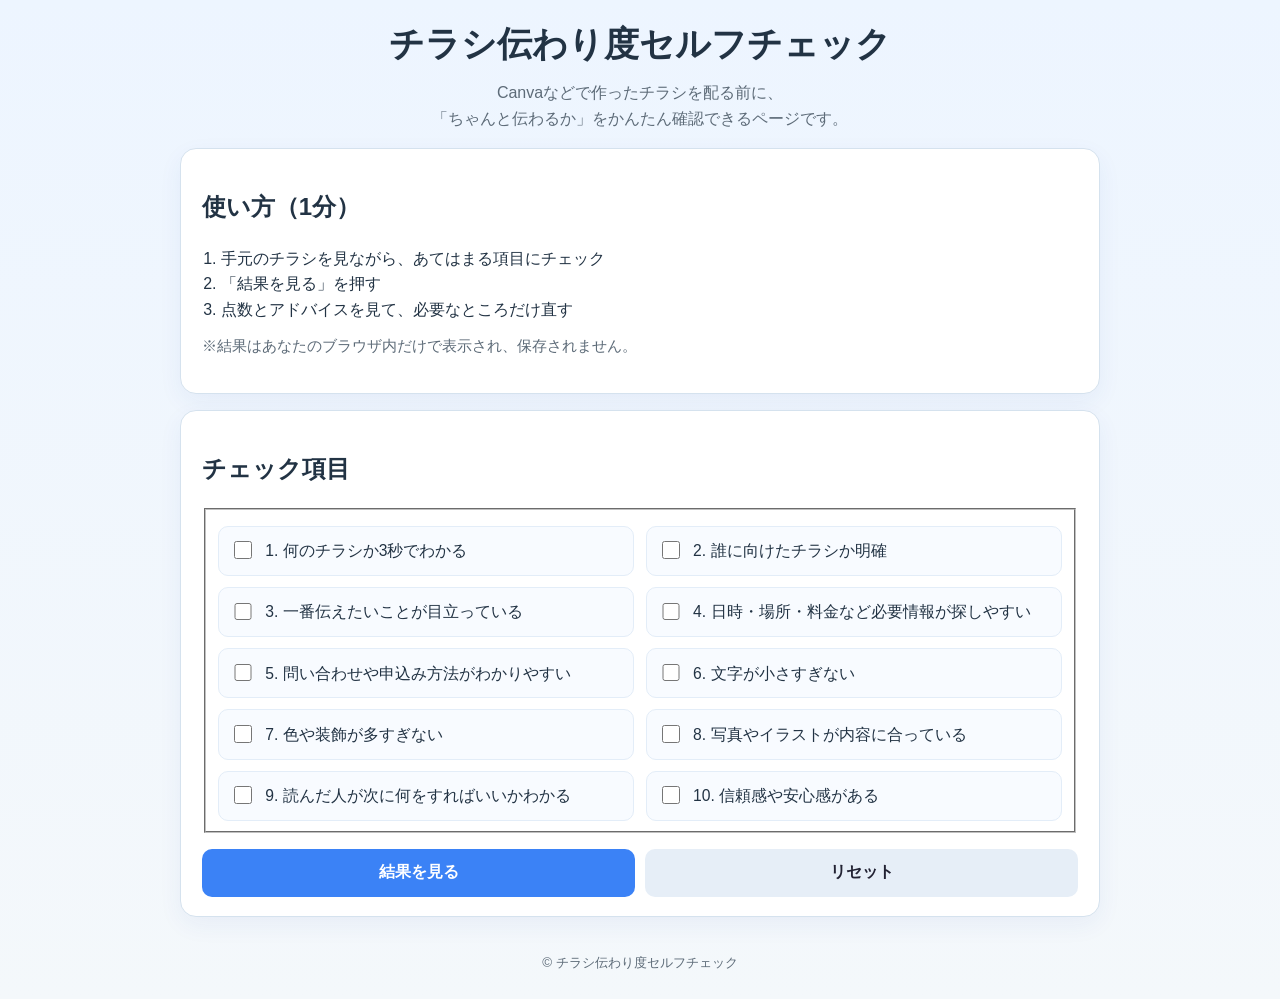
==== index.html @ 5f7d00cb "Create static flyer clarity self-check web page" ====
<!doctype html>
<html lang="ja">
  <head>
    <meta charset="UTF-8" />
    <meta name="viewport" content="width=device-width, initial-scale=1.0" />
    <title>チラシ伝わり度セルフチェック</title>
    <meta
      name="description"
      content="自作チラシを配る前に、伝わりやすさをサッと確認できる無料セルフチェックページです。"
    />
    <link rel="stylesheet" href="style.css" />
  </head>
  <body>
    <main class="container">
      <header class="hero">
        <h1>チラシ伝わり度セルフチェック</h1>
        <p>
          Canvaなどで作ったチラシを配る前に、<br />
          「ちゃんと伝わるか」をかんたん確認できるページです。
        </p>
      </header>

      <section class="card intro" aria-label="使い方">
        <h2>使い方（1分）</h2>
        <ol>
          <li>手元のチラシを見ながら、あてはまる項目にチェック</li>
          <li>「結果を見る」を押す</li>
          <li>点数とアドバイスを見て、必要なところだけ直す</li>
        </ol>
        <p class="note">※結果はあなたのブラウザ内だけで表示され、保存されません。</p>
      </section>

      <section class="card" aria-labelledby="check-title">
        <h2 id="check-title">チェック項目</h2>
        <form id="checkForm">
          <fieldset>
            <legend class="sr-only">チラシの伝わり度チェック</legend>
            <div id="checkList" class="check-list"></div>
          </fieldset>

          <div class="actions">
            <button type="button" id="resultBtn" class="btn primary">結果を見る</button>
            <button type="reset" id="resetBtn" class="btn secondary">リセット</button>
          </div>
        </form>
      </section>

      <section id="resultArea" class="card result hidden" aria-live="polite">
        <h2>診断結果</h2>
        <p id="scoreText" class="score"></p>
        <p id="levelText" class="level"></p>

        <div class="advice-wrap">
          <h3>改善のヒント</h3>
          <ul id="adviceList"></ul>
        </div>

        <p class="soft-cta">
          ひとりで迷うときは、必要ならデザイナーに相談してみましょう。
        </p>
      </section>
    </main>

    <footer class="footer">
      <small>© チラシ伝わり度セルフチェック</small>
    </footer>

    <script src="script.js"></script>
  </body>
</html>
---- style.css ----
:root {
  --bg: #f4f8fb;
  --card: #ffffff;
  --text: #234;
  --muted: #5d6b78;
  --primary: #3b82f6;
  --primary-dark: #2563eb;
  --secondary: #e6eef7;
  --border: #d5e2ee;
  --ok: #1f9d68;
  --mid: #f59e0b;
  --low: #ef4444;
}

* {
  box-sizing: border-box;
}

body {
  margin: 0;
  font-family: "Hiragino Kaku Gothic ProN", "Yu Gothic", "Meiryo", sans-serif;
  background: linear-gradient(180deg, #edf5ff, var(--bg));
  color: var(--text);
  line-height: 1.6;
}

.container {
  width: min(920px, 92%);
  margin: 1rem auto 2rem;
}

.hero {
  text-align: center;
  margin-bottom: 1rem;
}

.hero h1 {
  margin: 0;
  font-size: clamp(1.5rem, 5vw, 2.2rem);
}

.hero p {
  color: var(--muted);
  margin-top: 0.5rem;
}

.card {
  background: var(--card);
  border: 1px solid var(--border);
  border-radius: 16px;
  padding: 1rem;
  box-shadow: 0 8px 24px rgba(30, 64, 175, 0.06);
  margin-bottom: 1rem;
}

.intro ol {
  margin: 0.5rem 0 0;
  padding-left: 1.2rem;
}

.note {
  color: var(--muted);
  font-size: 0.92rem;
  margin-top: 0.8rem;
}

.check-list {
  display: grid;
  gap: 0.7rem;
  margin-top: 0.6rem;
}

.check-item {
  display: flex;
  align-items: start;
  gap: 0.65rem;
  background: #f8fbff;
  border: 1px solid #e3edf8;
  border-radius: 10px;
  padding: 0.72rem;
}

.check-item input[type="checkbox"] {
  width: 1.1rem;
  height: 1.1rem;
  margin-top: 0.2rem;
  accent-color: var(--primary);
}

.check-item label {
  cursor: pointer;
  font-size: 0.98rem;
}

.actions {
  margin-top: 1rem;
  display: grid;
  gap: 0.6rem;
}

.btn {
  border: none;
  border-radius: 10px;
  padding: 0.85rem 1rem;
  font-size: 1rem;
  font-weight: 700;
  cursor: pointer;
}

.btn.primary {
  background: var(--primary);
  color: #fff;
}

.btn.primary:hover {
  background: var(--primary-dark);
}

.btn.secondary {
  background: var(--secondary);
  color: #223;
}

.result {
  border-left: 6px solid var(--primary);
}

.score {
  font-size: 1.3rem;
  font-weight: 700;
  margin: 0.2rem 0 0.4rem;
}

.level {
  margin: 0;
  font-weight: 700;
}

.advice-wrap h3 {
  margin-bottom: 0.5rem;
}

#adviceList {
  margin: 0;
  padding-left: 1.2rem;
}

.soft-cta {
  margin-top: 1rem;
  color: var(--muted);
  background: #f7fbff;
  border-radius: 10px;
  padding: 0.8rem;
}

.footer {
  text-align: center;
  color: var(--muted);
  margin: 0 0 1.5rem;
}

.hidden {
  display: none;
}

.sr-only {
  position: absolute;
  width: 1px;
  height: 1px;
  padding: 0;
  margin: -1px;
  overflow: hidden;
  clip: rect(0, 0, 0, 0);
  white-space: nowrap;
  border: 0;
}

@media (min-width: 768px) {
  .card {
    padding: 1.2rem 1.3rem;
  }

  .actions {
    grid-template-columns: 1fr 1fr;
  }

  .check-list {
    grid-template-columns: 1fr 1fr;
  }
}
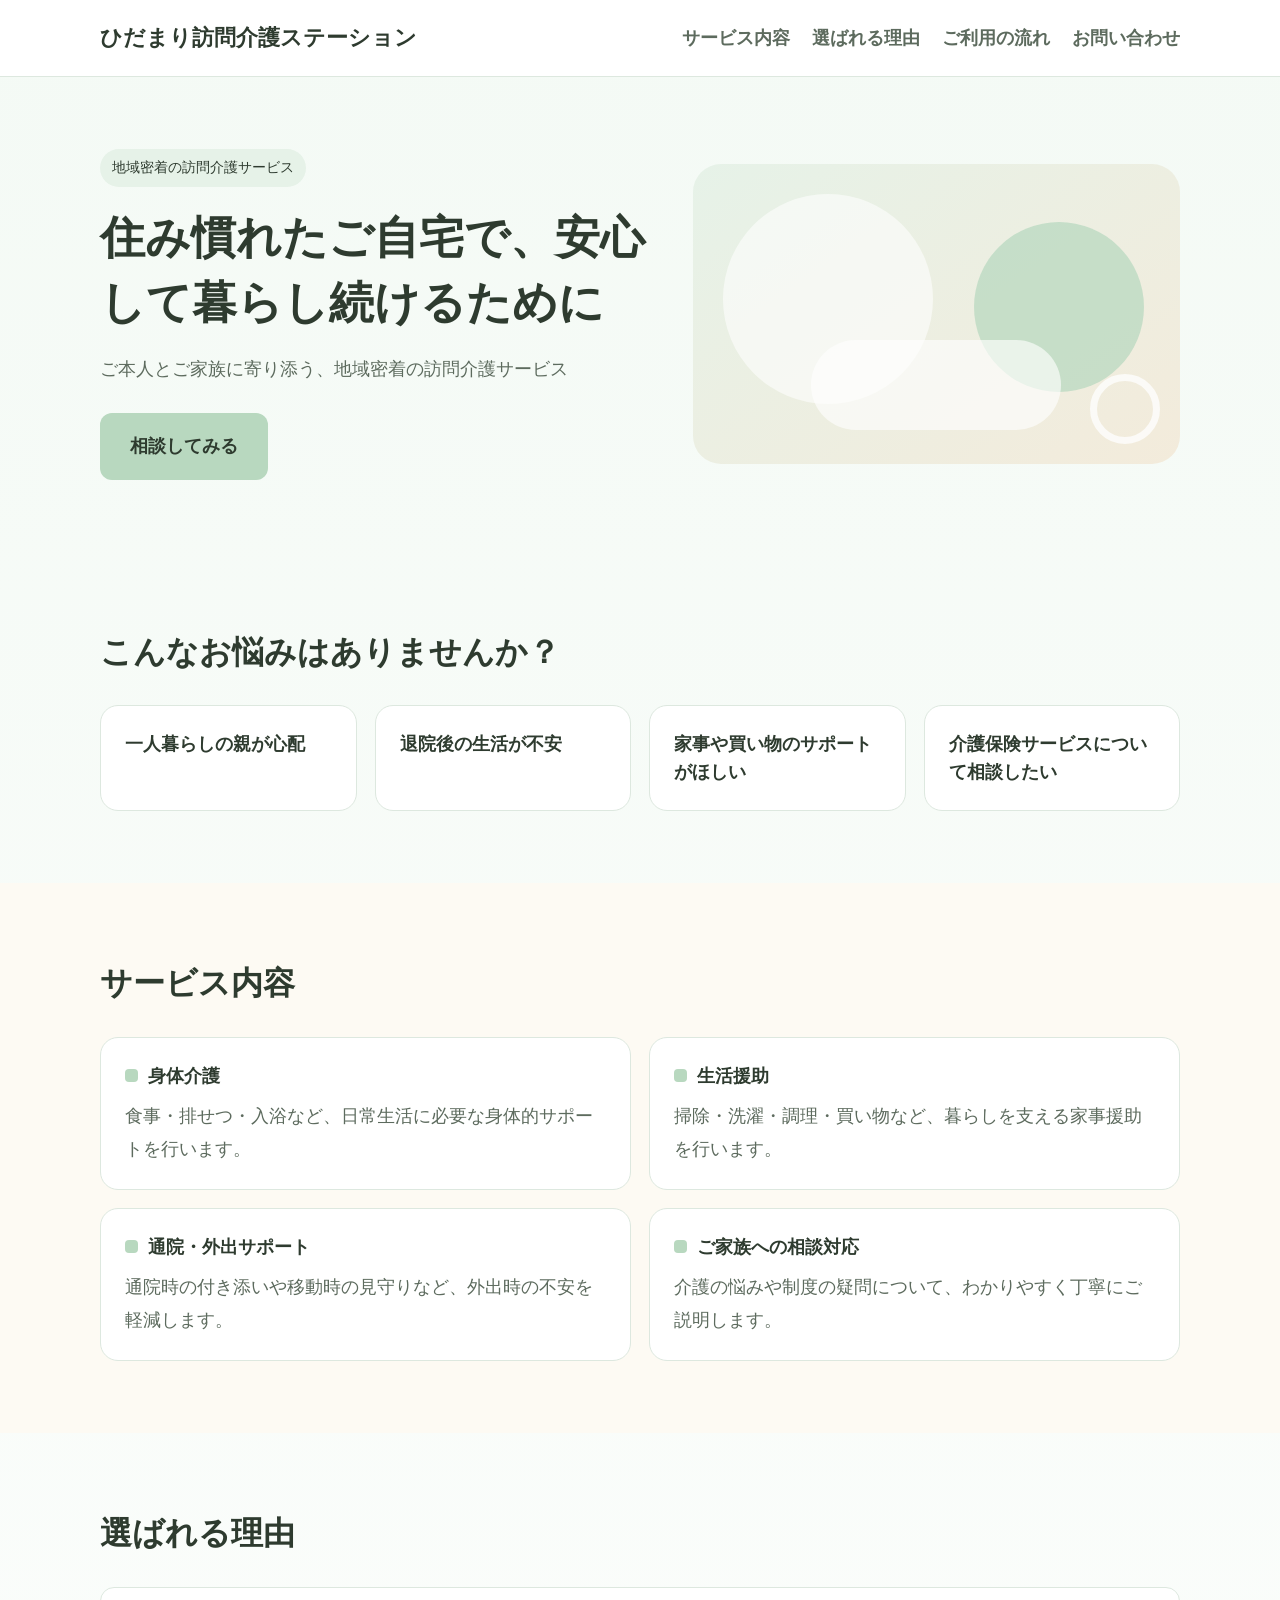
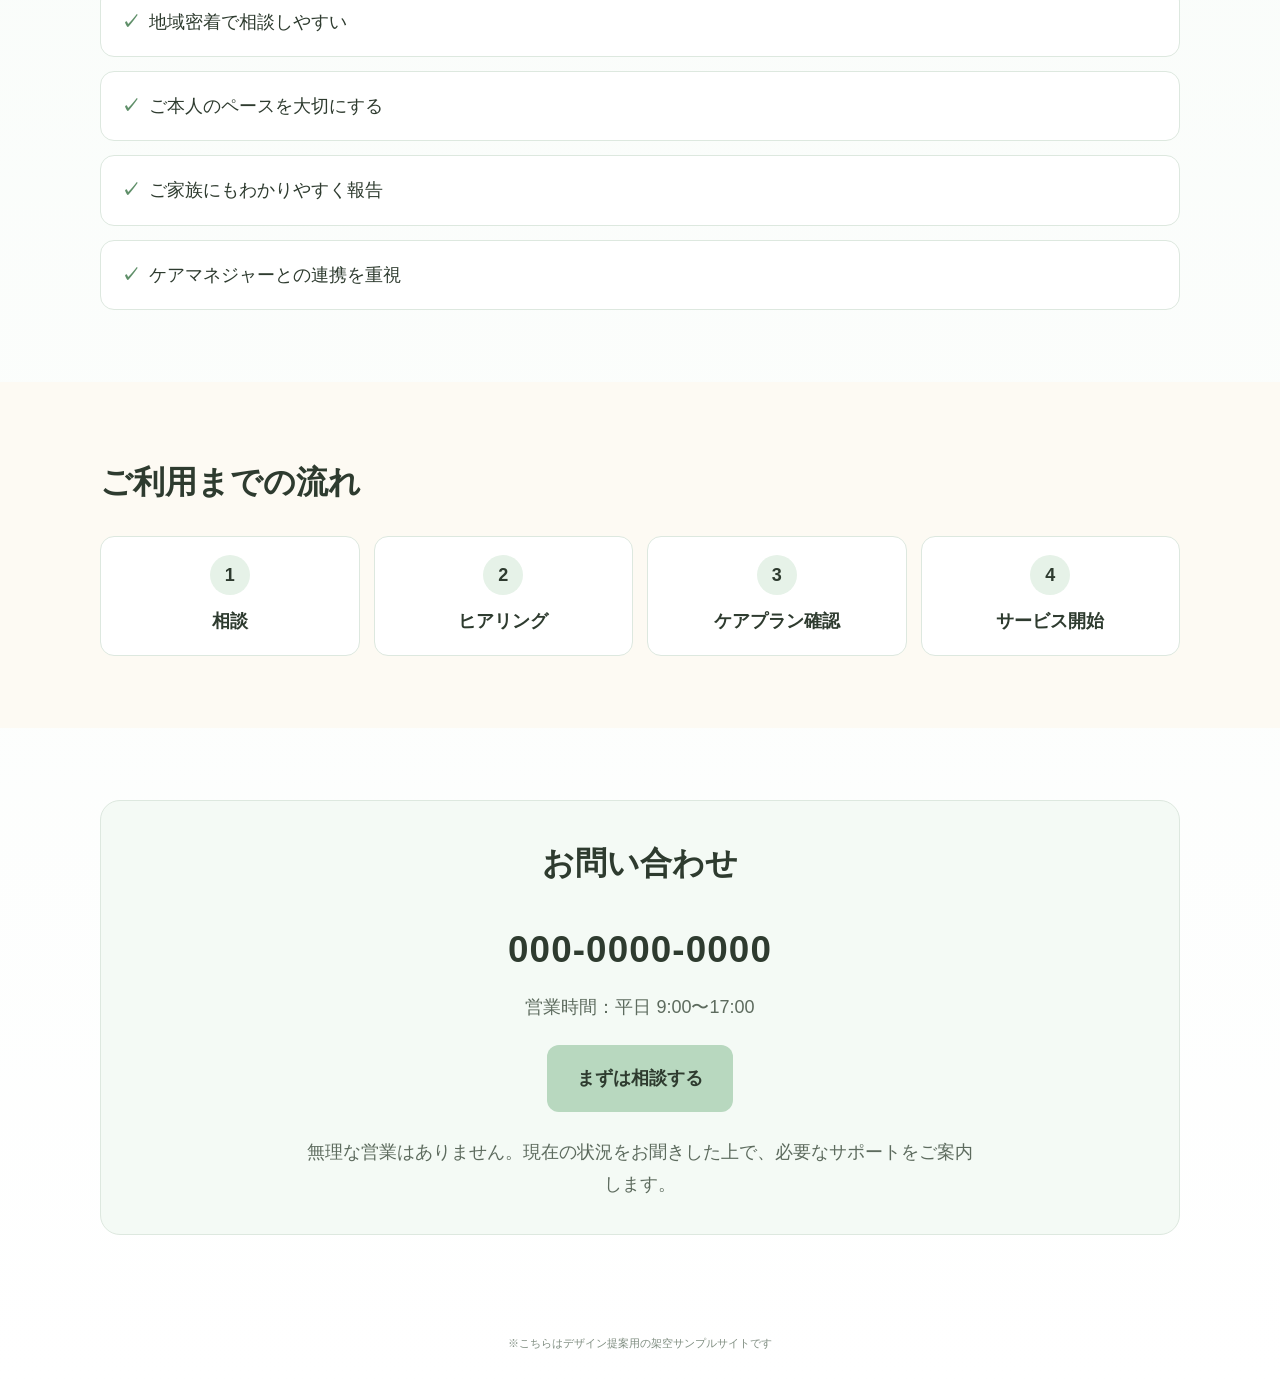
==== commit 9d26778f: "Create one-page sample site for fictional home-care station" ====
--- a/index.html
+++ b/index.html
@@ -3,66 +3,108 @@
   <head>
     <meta charset="UTF-8" />
     <meta name="viewport" content="width=device-width, initial-scale=1.0" />
-    <title>チラシ伝わり度セルフチェック</title>
+    <title>ひだまり訪問介護ステーション | 架空サンプルサイト</title>
     <meta
       name="description"
-      content="自作チラシを配る前に、伝わりやすさをサッと確認できる無料セルフチェックページです。"
+      content="ひだまり訪問介護ステーションの営業用デザイン提案サンプルページです。"
     />
     <link rel="stylesheet" href="style.css" />
   </head>
   <body>
-    <main class="container">
-      <header class="hero">
-        <h1>チラシ伝わり度セルフチェック</h1>
-        <p>
-          Canvaなどで作ったチラシを配る前に、<br />
-          「ちゃんと伝わるか」をかんたん確認できるページです。
-        </p>
-      </header>
+    <header class="site-header" id="top">
+      <div class="container nav-wrap">
+        <a href="#top" class="logo" aria-label="ひだまり訪問介護ステーション トップへ">ひだまり訪問介護ステーション</a>
+        <button class="menu-toggle" id="menuToggle" aria-expanded="false" aria-controls="globalNav">メニュー</button>
+        <nav id="globalNav" class="global-nav" aria-label="グローバルナビゲーション">
+          <a href="#services">サービス内容</a>
+          <a href="#reasons">選ばれる理由</a>
+          <a href="#flow">ご利用の流れ</a>
+          <a href="#contact">お問い合わせ</a>
+        </nav>
+      </div>
+    </header>
 
-      <section class="card intro" aria-label="使い方">
-        <h2>使い方（1分）</h2>
-        <ol>
-          <li>手元のチラシを見ながら、あてはまる項目にチェック</li>
-          <li>「結果を見る」を押す</li>
-          <li>点数とアドバイスを見て、必要なところだけ直す</li>
-        </ol>
-        <p class="note">※結果はあなたのブラウザ内だけで表示され、保存されません。</p>
+    <main>
+      <section class="hero section">
+        <div class="container hero-inner">
+          <div class="hero-copy">
+            <p class="hero-label">地域密着の訪問介護サービス</p>
+            <h1>住み慣れたご自宅で、安心して暮らし続けるために</h1>
+            <p class="hero-sub">ご本人とご家族に寄り添う、地域密着の訪問介護サービス</p>
+            <a class="btn" href="#contact">相談してみる</a>
+          </div>
+          <div class="hero-art" aria-hidden="true">
+            <div class="shape shape-1"></div>
+            <div class="shape shape-2"></div>
+            <div class="shape shape-3"></div>
+            <div class="shape shape-4"></div>
+          </div>
+        </div>
       </section>
 
-      <section class="card" aria-labelledby="check-title">
-        <h2 id="check-title">チェック項目</h2>
-        <form id="checkForm">
-          <fieldset>
-            <legend class="sr-only">チラシの伝わり度チェック</legend>
-            <div id="checkList" class="check-list"></div>
-          </fieldset>
-
-          <div class="actions">
-            <button type="button" id="resultBtn" class="btn primary">結果を見る</button>
-            <button type="reset" id="resetBtn" class="btn secondary">リセット</button>
+      <section class="section" id="worries">
+        <div class="container">
+          <h2>こんなお悩みはありませんか？</h2>
+          <div class="grid cards-4">
+            <article class="card"><h3>一人暮らしの親が心配</h3></article>
+            <article class="card"><h3>退院後の生活が不安</h3></article>
+            <article class="card"><h3>家事や買い物のサポートがほしい</h3></article>
+            <article class="card"><h3>介護保険サービスについて相談したい</h3></article>
           </div>
-        </form>
+        </div>
       </section>
 
-      <section id="resultArea" class="card result hidden" aria-live="polite">
-        <h2>診断結果</h2>
-        <p id="scoreText" class="score"></p>
-        <p id="levelText" class="level"></p>
+      <section class="section alt" id="services">
+        <div class="container">
+          <h2>サービス内容</h2>
+          <div class="grid cards-2">
+            <article class="card icon-card"><h3>身体介護</h3><p>食事・排せつ・入浴など、日常生活に必要な身体的サポートを行います。</p></article>
+            <article class="card icon-card"><h3>生活援助</h3><p>掃除・洗濯・調理・買い物など、暮らしを支える家事援助を行います。</p></article>
+            <article class="card icon-card"><h3>通院・外出サポート</h3><p>通院時の付き添いや移動時の見守りなど、外出時の不安を軽減します。</p></article>
+            <article class="card icon-card"><h3>ご家族への相談対応</h3><p>介護の悩みや制度の疑問について、わかりやすく丁寧にご説明します。</p></article>
+          </div>
+        </div>
+      </section>
 
-        <div class="advice-wrap">
-          <h3>改善のヒント</h3>
-          <ul id="adviceList"></ul>
+      <section class="section" id="reasons">
+        <div class="container">
+          <h2>選ばれる理由</h2>
+          <ul class="reason-list">
+            <li>地域密着で相談しやすい</li>
+            <li>ご本人のペースを大切にする</li>
+            <li>ご家族にもわかりやすく報告</li>
+            <li>ケアマネジャーとの連携を重視</li>
+          </ul>
         </div>
+      </section>
 
-        <p class="soft-cta">
-          ひとりで迷うときは、必要ならデザイナーに相談してみましょう。
-        </p>
+      <section class="section alt" id="flow">
+        <div class="container">
+          <h2>ご利用までの流れ</h2>
+          <ol class="flow-list">
+            <li><span>1</span>相談</li>
+            <li><span>2</span>ヒアリング</li>
+            <li><span>3</span>ケアプラン確認</li>
+            <li><span>4</span>サービス開始</li>
+          </ol>
+        </div>
+      </section>
+
+      <section class="section" id="contact">
+        <div class="container contact-box">
+          <h2>お問い合わせ</h2>
+          <p class="tel">000-0000-0000</p>
+          <p class="hours">営業時間：平日 9:00〜17:00</p>
+          <a class="btn" href="#top">まずは相談する</a>
+          <p class="安心文">
+            無理な営業はありません。現在の状況をお聞きした上で、必要なサポートをご案内します。
+          </p>
+        </div>
       </section>
     </main>
 
-    <footer class="footer">
-      <small>© チラシ伝わり度セルフチェック</small>
+    <footer class="site-footer">
+      <small>※こちらはデザイン提案用の架空サンプルサイトです</small>
     </footer>
 
     <script src="script.js"></script>
--- a/style.css
+++ b/style.css
@@ -1,190 +1,138 @@
 :root {
-  --bg: #f4f8fb;
-  --card: #ffffff;
-  --text: #234;
-  --muted: #5d6b78;
-  --primary: #3b82f6;
-  --primary-dark: #2563eb;
-  --secondary: #e6eef7;
-  --border: #d5e2ee;
-  --ok: #1f9d68;
-  --mid: #f59e0b;
-  --low: #ef4444;
+  --white: #ffffff;
+  --green-50: #f4faf5;
+  --green-100: #e6f2e8;
+  --green-300: #b8d8bf;
+  --beige-50: #fdfaf3;
+  --beige-100: #f3ebdb;
+  --text: #2e3b2f;
+  --muted: #5d6b5e;
+  --line: #dde8df;
 }
 
-* {
-  box-sizing: border-box;
-}
-
+* { box-sizing: border-box; }
+html { scroll-behavior: smooth; }
 body {
   margin: 0;
   font-family: "Hiragino Kaku Gothic ProN", "Yu Gothic", "Meiryo", sans-serif;
-  background: linear-gradient(180deg, #edf5ff, var(--bg));
   color: var(--text);
-  line-height: 1.6;
+  background: linear-gradient(180deg, var(--green-50), var(--white));
+  line-height: 1.8;
+  font-size: 18px;
 }
 
-.container {
-  width: min(920px, 92%);
-  margin: 1rem auto 2rem;
+.container { width: min(1080px, 92%); margin-inline: auto; }
+.section { padding: 72px 0; }
+.alt { background: var(--beige-50); }
+
+.site-header {
+  position: sticky; top: 0; z-index: 10;
+  background: rgba(255,255,255,0.96);
+  border-bottom: 1px solid var(--line);
+}
+.nav-wrap { display: flex; align-items: center; justify-content: space-between; gap: 16px; min-height: 76px; }
+.logo { color: var(--text); text-decoration: none; font-weight: 700; font-size: clamp(1rem, 2.2vw, 1.35rem); }
+.global-nav { display: flex; gap: 22px; }
+.global-nav a { text-decoration: none; color: var(--muted); font-weight: 600; }
+.global-nav a:hover { color: var(--text); }
+.menu-toggle { display: none; }
+
+.hero-inner { display: grid; grid-template-columns: 1.15fr 1fr; gap: 32px; align-items: center; }
+.hero-label { display:inline-block; padding: 6px 12px; border-radius: 999px; background: var(--green-100); margin: 0 0 18px; font-size: 0.9rem; }
+h1 { font-size: clamp(1.7rem, 4.3vw, 2.8rem); line-height: 1.45; margin: 0 0 18px; }
+.hero-sub { color: var(--muted); margin: 0 0 28px; }
+
+.btn {
+  display: inline-block; text-decoration: none; color: var(--text); background: var(--green-300);
+  padding: 15px 28px; border-radius: 12px; font-weight: 700; border: 2px solid transparent;
+}
+.btn:hover { background: #abd0b3; }
+.btn:focus-visible { outline: none; border-color: #84b290; }
+
+.hero-art {
+  min-height: 300px; border-radius: 28px;
+  background: linear-gradient(145deg, var(--green-100), var(--beige-100));
+  position: relative; overflow: hidden;
+}
+.shape { position: absolute; border-radius: 999px; opacity: 0.9; }
+.shape-1 { width: 210px; height: 210px; background: rgba(255,255,255,.65); top: 30px; left: 30px; }
+.shape-2 { width: 170px; height: 170px; background: rgba(184,216,191,.8); right: 36px; top: 58px; }
+.shape-3 { width: 250px; height: 90px; background: rgba(255,255,255,.7); left: 50%; transform: translateX(-50%); bottom: 34px; }
+.shape-4 { width: 70px; height: 70px; border: 7px solid rgba(255,255,255,.85); right: 20px; bottom: 20px; }
+
+h2 { font-size: clamp(1.45rem, 3vw, 2rem); margin: 0 0 24px; }
+.grid { display: grid; gap: 18px; }
+.cards-4 { grid-template-columns: repeat(4, 1fr); }
+.cards-2 { grid-template-columns: repeat(2, 1fr); }
+
+.card {
+  background: var(--white);
+  border: 1px solid var(--line);
+  border-radius: 18px;
+  padding: 24px;
+}
+.card h3 { margin: 0; font-size: 1.1rem; line-height: 1.6; }
+.icon-card h3::before {
+  content: "";
+  display: inline-block;
+  width: 13px;
+  height: 13px;
+  margin-right: 10px;
+  border-radius: 4px;
+  background: var(--green-300);
+  vertical-align: baseline;
+}
+.icon-card p { margin: 10px 0 0; color: var(--muted); }
+
+.reason-list { margin: 0; padding: 0; list-style: none; display: grid; gap: 14px; }
+.reason-list li {
+  background: var(--white); border: 1px solid var(--line); border-radius: 14px; padding: 18px 20px;
+}
+.reason-list li::before { content: "✓"; color: #5f8f69; font-weight: 700; margin-right: 10px; }
+
+.flow-list { margin: 0; padding: 0; list-style: none; display: grid; grid-template-columns: repeat(4, 1fr); gap: 14px; }
+.flow-list li {
+  background: var(--white); border: 1px solid var(--line); border-radius: 14px;
+  padding: 18px 12px; text-align: center; font-weight: 700;
+}
+.flow-list li span {
+  display: block; width: 40px; height: 40px; margin: 0 auto 10px;
+  border-radius: 50%; background: var(--green-100); line-height: 40px;
 }
 
-.hero {
+.contact-box {
+  background: var(--green-50);
+  border: 1px solid var(--line);
+  border-radius: 20px;
+  padding: 34px;
   text-align: center;
-  margin-bottom: 1rem;
+}
+.tel { font-size: clamp(1.8rem, 4vw, 2.3rem); margin: 0 0 8px; font-weight: 700; letter-spacing: .03em; }
+.hours { margin: 0 0 22px; color: var(--muted); }
+.安心文 { margin: 24px auto 0; max-width: 680px; color: var(--muted); }
+
+.site-footer { text-align: center; padding: 24px 10px 30px; color: #7f8d80; font-size: 0.83rem; }
+
+@media (max-width: 900px) {
+  body { font-size: 17px; }
+  .cards-4 { grid-template-columns: repeat(2, 1fr); }
+  .hero-inner { grid-template-columns: 1fr; }
+  .hero-art { min-height: 240px; }
 }
 
-.hero h1 {
-  margin: 0;
-  font-size: clamp(1.5rem, 5vw, 2.2rem);
+@media (max-width: 700px) {
+  .section { padding: 56px 0; }
+  .menu-toggle {
+    display: inline-flex; align-items: center; justify-content: center;
+    border: 1px solid var(--line); background: var(--white); border-radius: 10px;
+    min-height: 42px; padding: 0 14px; font-size: 0.95rem;
+  }
+  .global-nav {
+    position: absolute; top: 76px; left: 0; right: 0;
+    background: var(--white); border-bottom: 1px solid var(--line);
+    flex-direction: column; padding: 14px 4%; gap: 12px; display: none;
+  }
+  .global-nav.is-open { display: flex; }
+  .cards-4, .cards-2, .flow-list { grid-template-columns: 1fr; }
+  .contact-box { padding: 26px 20px; }
 }
-
-.hero p {
-  color: var(--muted);
-  margin-top: 0.5rem;
-}
-
-.card {
-  background: var(--card);
-  border: 1px solid var(--border);
-  border-radius: 16px;
-  padding: 1rem;
-  box-shadow: 0 8px 24px rgba(30, 64, 175, 0.06);
-  margin-bottom: 1rem;
-}
-
-.intro ol {
-  margin: 0.5rem 0 0;
-  padding-left: 1.2rem;
-}
-
-.note {
-  color: var(--muted);
-  font-size: 0.92rem;
-  margin-top: 0.8rem;
-}
-
-.check-list {
-  display: grid;
-  gap: 0.7rem;
-  margin-top: 0.6rem;
-}
-
-.check-item {
-  display: flex;
-  align-items: start;
-  gap: 0.65rem;
-  background: #f8fbff;
-  border: 1px solid #e3edf8;
-  border-radius: 10px;
-  padding: 0.72rem;
-}
-
-.check-item input[type="checkbox"] {
-  width: 1.1rem;
-  height: 1.1rem;
-  margin-top: 0.2rem;
-  accent-color: var(--primary);
-}
-
-.check-item label {
-  cursor: pointer;
-  font-size: 0.98rem;
-}
-
-.actions {
-  margin-top: 1rem;
-  display: grid;
-  gap: 0.6rem;
-}
-
-.btn {
-  border: none;
-  border-radius: 10px;
-  padding: 0.85rem 1rem;
-  font-size: 1rem;
-  font-weight: 700;
-  cursor: pointer;
-}
-
-.btn.primary {
-  background: var(--primary);
-  color: #fff;
-}
-
-.btn.primary:hover {
-  background: var(--primary-dark);
-}
-
-.btn.secondary {
-  background: var(--secondary);
-  color: #223;
-}
-
-.result {
-  border-left: 6px solid var(--primary);
-}
-
-.score {
-  font-size: 1.3rem;
-  font-weight: 700;
-  margin: 0.2rem 0 0.4rem;
-}
-
-.level {
-  margin: 0;
-  font-weight: 700;
-}
-
-.advice-wrap h3 {
-  margin-bottom: 0.5rem;
-}
-
-#adviceList {
-  margin: 0;
-  padding-left: 1.2rem;
-}
-
-.soft-cta {
-  margin-top: 1rem;
-  color: var(--muted);
-  background: #f7fbff;
-  border-radius: 10px;
-  padding: 0.8rem;
-}
-
-.footer {
-  text-align: center;
-  color: var(--muted);
-  margin: 0 0 1.5rem;
-}
-
-.hidden {
-  display: none;
-}
-
-.sr-only {
-  position: absolute;
-  width: 1px;
-  height: 1px;
-  padding: 0;
-  margin: -1px;
-  overflow: hidden;
-  clip: rect(0, 0, 0, 0);
-  white-space: nowrap;
-  border: 0;
-}
-
-@media (min-width: 768px) {
-  .card {
-    padding: 1.2rem 1.3rem;
-  }
-
-  .actions {
-    grid-template-columns: 1fr 1fr;
-  }
-
-  .check-list {
-    grid-template-columns: 1fr 1fr;
-  }
-}
